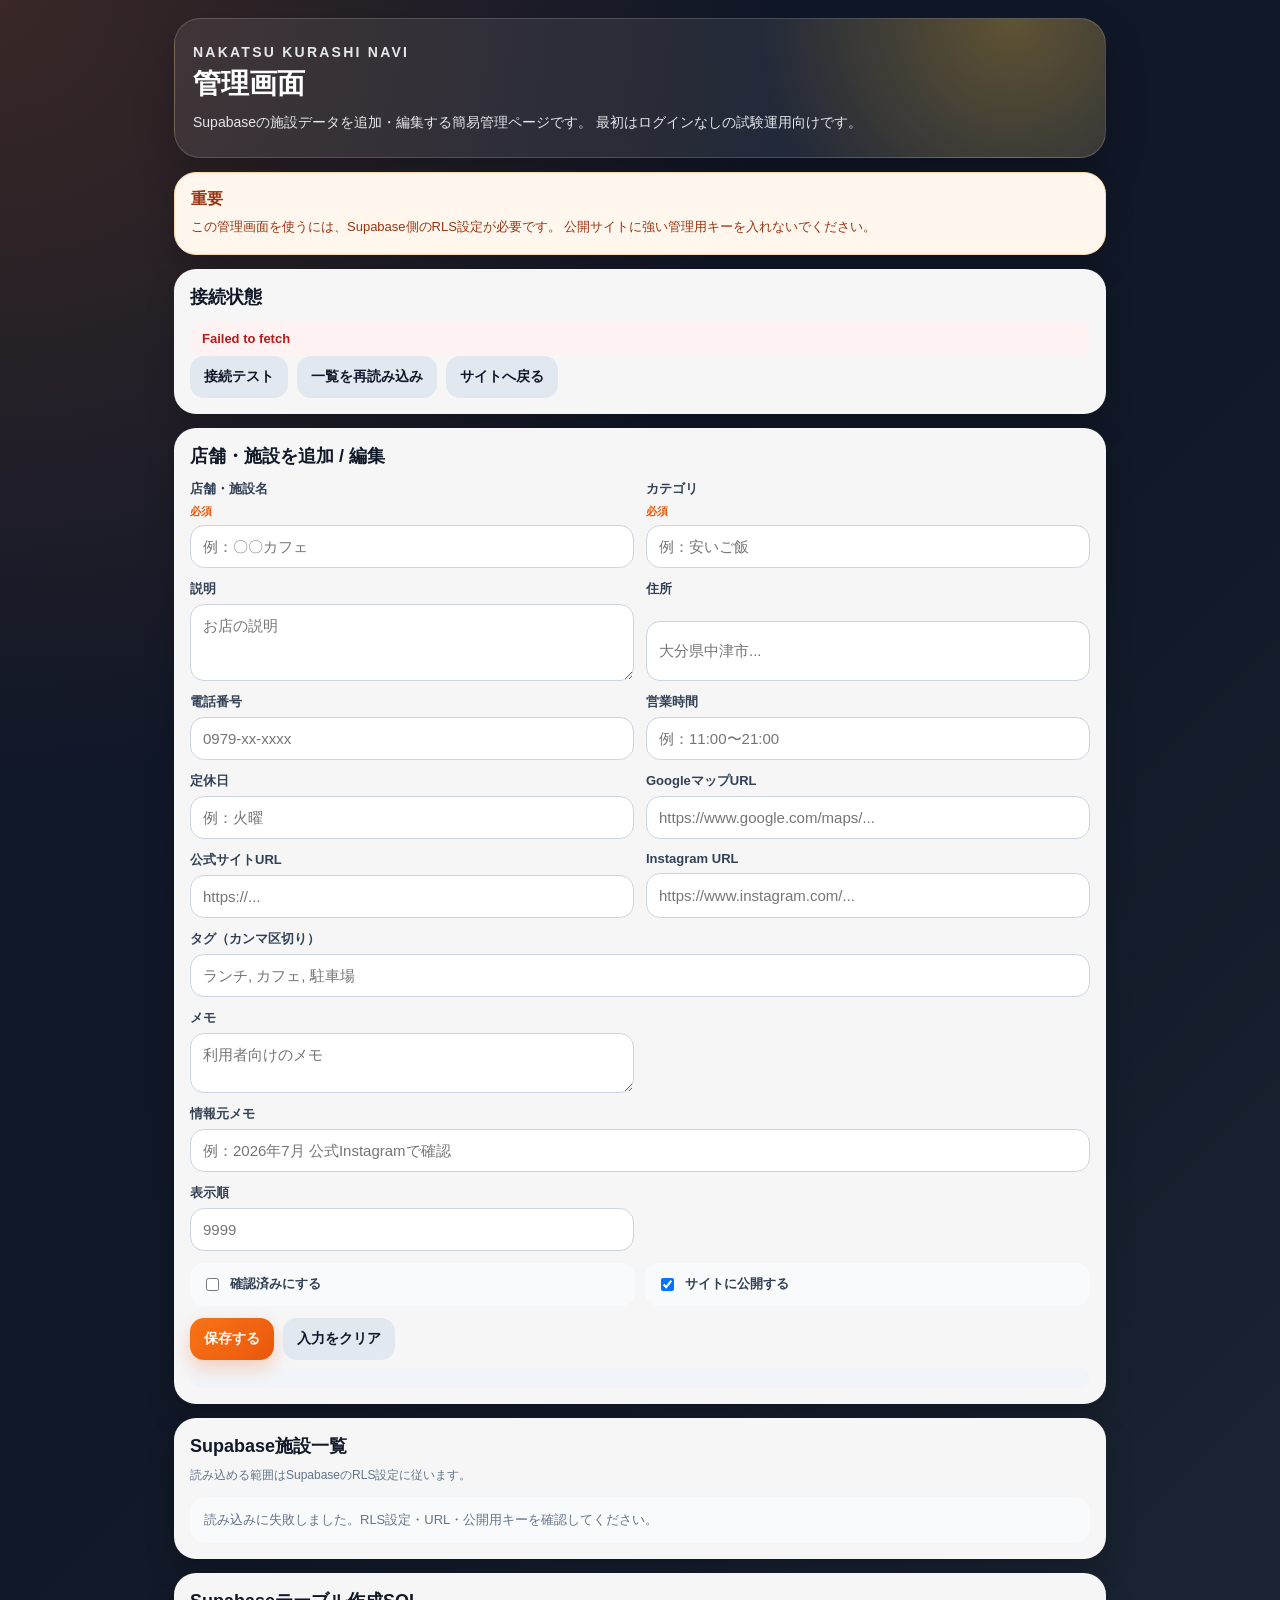
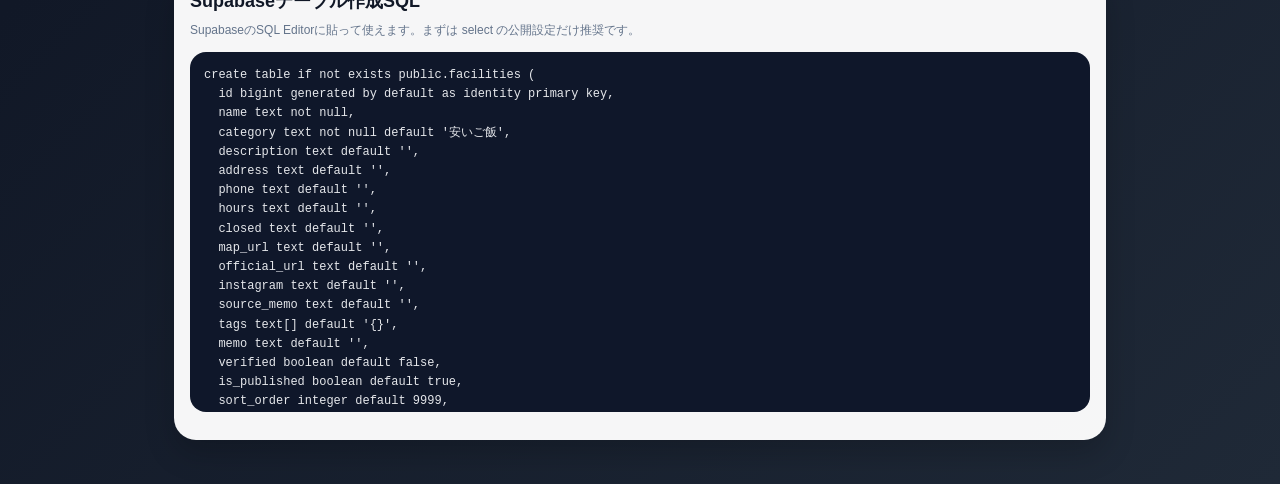
==== admin.html @ 0b8485a2 "Update admin.html" ====
<!DOCTYPE html>
<html lang="ja">
<head>
<meta charset="UTF-8">
<meta name="viewport" content="width=device-width, initial-scale=1.0">
<title>中津くらしナビ 管理画面</title>
<meta name="robots" content="noindex,nofollow">
<link rel="stylesheet" href="admin.css?v=1">
</head>
<body>

<main class="admin-app">
  <header class="admin-header">
    <p class="admin-kicker">NAKATSU KURASHI NAVI</p>
    <h1>管理画面</h1>
    <p>
      Supabaseの施設データを追加・編集する簡易管理ページです。
      最初はログインなしの試験運用向けです。
    </p>
  </header>

  <section class="admin-warning">
    <strong>重要</strong>
    <p>
      この管理画面を使うには、Supabase側のRLS設定が必要です。
      公開サイトに強い管理用キーを入れないでください。
    </p>
  </section>

  <section class="admin-card">
    <h2>接続状態</h2>
    <p id="connectionStatus" class="status">確認中...</p>
    <div class="admin-actions">
      <button type="button" id="testConnectionBtn">接続テスト</button>
      <button type="button" id="reloadBtn">一覧を再読み込み</button>
      <a href="index.html" class="link-btn">サイトへ戻る</a>
    </div>
  </section>

  <section class="admin-card">
    <h2>店舗・施設を追加 / 編集</h2>

    <form id="facilityForm" class="facility-form">
      <input type="hidden" id="dbId">

      <label>
        店舗・施設名 <span>必須</span>
        <input type="text" id="name" required placeholder="例：〇〇カフェ">
      </label>

      <label>
        カテゴリ <span>必須</span>
        <input type="text" id="category" required list="categoryList" placeholder="例：安いご飯">
      </label>

      <datalist id="categoryList">
        <option value="市役所・手続き">
        <option value="病院・歯医者">
        <option value="薬局">
        <option value="ATM・銀行">
        <option value="コインランドリー">
        <option value="安いご飯">
        <option value="弁当・惣菜">
        <option value="雨の日に行ける場所">
        <option value="釣り場">
        <option value="困った時の相談先">
        <option value="居酒屋">
        <option value="カフェ">
        <option value="ラーメン">
        <option value="焼肉・寿司">
        <option value="ホテル">
        <option value="美容">
        <option value="車・整備">
      </datalist>

      <label>
        説明
        <textarea id="description" rows="3" placeholder="お店の説明"></textarea>
      </label>

      <label>
        住所
        <input type="text" id="address" placeholder="大分県中津市...">
      </label>

      <label>
        電話番号
        <input type="text" id="phone" placeholder="0979-xx-xxxx">
      </label>

      <label>
        営業時間
        <input type="text" id="hours" placeholder="例：11:00〜21:00">
      </label>

      <label>
        定休日
        <input type="text" id="closed" placeholder="例：火曜">
      </label>

      <label>
        GoogleマップURL
        <input type="url" id="mapUrl" placeholder="https://www.google.com/maps/...">
      </label>

      <label>
        公式サイトURL
        <input type="url" id="officialUrl" placeholder="https://...">
      </label>

      <label>
        Instagram URL
        <input type="url" id="instagram" placeholder="https://www.instagram.com/...">
      </label>

      <label>
        タグ（カンマ区切り）
        <input type="text" id="tags" placeholder="ランチ, カフェ, 駐車場">
      </label>

      <label>
        メモ
        <textarea id="memo" rows="2" placeholder="利用者向けのメモ"></textarea>
      </label>

      <label>
        情報元メモ
        <input type="text" id="sourceMemo" placeholder="例：2026年7月 公式Instagramで確認">
      </label>

      <label>
        表示順
        <input type="number" id="sortOrder" placeholder="9999">
      </label>

      <div class="check-row">
        <label>
          <input type="checkbox" id="verified">
          確認済みにする
        </label>

        <label>
          <input type="checkbox" id="isPublished" checked>
          サイトに公開する
        </label>
      </div>

      <div class="admin-actions">
        <button type="submit" class="primary-btn">保存する</button>
        <button type="button" id="clearBtn">入力をクリア</button>
      </div>
    </form>

    <p id="saveStatus" class="status"></p>
  </section>

  <section class="admin-card">
    <h2>Supabase施設一覧</h2>
    <p class="small">
      読み込める範囲はSupabaseのRLS設定に従います。
    </p>
    <div id="facilityList" class="facility-list"></div>
  </section>

  <section class="admin-card">
    <h2>Supabaseテーブル作成SQL</h2>
    <p class="small">
      SupabaseのSQL Editorに貼って使えます。まずは select の公開設定だけ推奨です。
    </p>

    <pre class="sql-box"><code>create table if not exists public.facilities (
  id bigint generated by default as identity primary key,
  name text not null,
  category text not null default '安いご飯',
  description text default '',
  address text default '',
  phone text default '',
  hours text default '',
  closed text default '',
  map_url text default '',
  official_url text default '',
  instagram text default '',
  source_memo text default '',
  tags text[] default '{}',
  memo text default '',
  verified boolean default false,
  is_published boolean default true,
  sort_order integer default 9999,
  created_at timestamptz default now(),
  updated_at timestamptz default now()
);

alter table public.facilities enable row level security;

create policy "Public can read published facilities"
on public.facilities
for select
to anon
using (is_published = true);</code></pre>
  </section>
</main>

<script src="supabase-config.js?v=1"></script>
<script src="admin.js?v=4"></script>
</body>
</html>
---- admin.css ----
/* ============================================================
   中津くらしナビ 管理画面CSS
   ファイル名：admin.css
   ============================================================ */

* {
  box-sizing: border-box;
}

body {
  margin: 0;
  background:
    radial-gradient(circle at top left, rgba(249, 115, 22, 0.18), transparent 32%),
    linear-gradient(135deg, #0f172a 0%, #111827 48%, #1f2937 100%);
  color: #111827;
  font-family: -apple-system, BlinkMacSystemFont, "Hiragino Sans", "Yu Gothic", sans-serif;
}

.admin-app {
  width: min(960px, 100%);
  margin: 0 auto;
  padding: 18px 14px 44px;
}

.admin-header {
  padding: 22px 18px;
  border-radius: 26px;
  color: #fff;
  background:
    radial-gradient(circle at 90% 0%, rgba(251, 191, 36, 0.28), transparent 30%),
    rgba(255, 255, 255, 0.08);
  border: 1px solid rgba(255, 255, 255, 0.16);
  box-shadow: 0 18px 40px rgba(0, 0, 0, 0.24);
}

.admin-kicker {
  margin: 0 0 8px;
  font-size: 11px;
  font-weight: 900;
  letter-spacing: 0.16em;
  color: #fed7aa;
}

.admin-header h1 {
  margin: 0 0 8px;
  font-size: 28px;
}

.admin-header p {
  margin: 0;
  color: #e5e7eb;
  line-height: 1.7;
  font-size: 14px;
}

.admin-warning,
.admin-card {
  margin-top: 14px;
  padding: 16px;
  border-radius: 22px;
  background: rgba(255, 255, 255, 0.96);
  box-shadow: 0 14px 30px rgba(0, 0, 0, 0.18);
}

.admin-warning {
  background: #fff7ed;
  color: #9a3412;
  border: 1px solid #fed7aa;
}

.admin-warning p {
  margin: 6px 0 0;
  line-height: 1.7;
  font-size: 13px;
}

.admin-card h2 {
  margin: 0 0 12px;
  font-size: 18px;
}

.small {
  margin: -4px 0 12px;
  color: #64748b;
  font-size: 12px;
  line-height: 1.6;
}

.facility-form {
  display: grid;
  gap: 12px;
}

.facility-form label {
  display: grid;
  gap: 6px;
  font-size: 13px;
  font-weight: 800;
  color: #334155;
}

.facility-form label span {
  color: #ea580c;
  font-size: 11px;
}

input,
textarea {
  width: 100%;
  padding: 12px;
  border: 1px solid #cbd5e1;
  border-radius: 14px;
  font-size: 15px;
  background: #fff;
}

textarea {
  resize: vertical;
}

input:focus,
textarea:focus {
  outline: 3px solid rgba(249, 115, 22, 0.18);
  border-color: #f97316;
}

.check-row {
  display: grid;
  grid-template-columns: 1fr 1fr;
  gap: 10px;
}

.check-row label {
  display: flex;
  align-items: center;
  gap: 8px;
  padding: 12px;
  border-radius: 14px;
  background: #f8fafc;
}

.check-row input {
  width: auto;
}

.admin-actions {
  display: flex;
  flex-wrap: wrap;
  gap: 9px;
}

button,
.link-btn {
  border: none;
  padding: 12px 14px;
  border-radius: 14px;
  background: #e2e8f0;
  color: #0f172a;
  font-size: 14px;
  font-weight: 900;
  text-decoration: none;
  cursor: pointer;
}

.primary-btn {
  background: linear-gradient(135deg, #f97316 0%, #ea580c 100%);
  color: #fff;
  box-shadow: 0 8px 18px rgba(234, 88, 12, 0.25);
}

.status {
  margin: 8px 0 0;
  padding: 10px 12px;
  border-radius: 14px;
  background: #f1f5f9;
  color: #475569;
  font-size: 13px;
  font-weight: 800;
}

.status[data-type="success"] {
  background: #ecfdf5;
  color: #047857;
}

.status[data-type="error"] {
  background: #fef2f2;
  color: #b91c1c;
}

.facility-list {
  display: grid;
  gap: 10px;
}

.facility-item {
  display: flex;
  justify-content: space-between;
  gap: 10px;
  padding: 12px;
  border-radius: 16px;
  background: #f8fafc;
  border: 1px solid #e2e8f0;
}

.facility-item strong {
  display: block;
  font-size: 15px;
  margin-bottom: 4px;
}

.facility-item p,
.facility-item small {
  margin: 0;
  color: #64748b;
  font-size: 12px;
}

.facility-item button {
  flex: none;
  align-self: center;
}

.empty {
  margin: 0;
  padding: 14px;
  border-radius: 16px;
  background: #f8fafc;
  color: #64748b;
  font-size: 13px;
}

.sql-box {
  overflow: auto;
  max-height: 360px;
  padding: 14px;
  border-radius: 16px;
  background: #0f172a;
  color: #e5e7eb;
  font-size: 12px;
  line-height: 1.6;
}

@media (min-width: 760px) {
  .facility-form {
    grid-template-columns: 1fr 1fr;
  }

  .facility-form label:nth-child(4),
  .facility-form label:nth-child(13),
  .facility-form label:nth-child(15),
  .check-row,
  .admin-actions,
  #saveStatus {
    grid-column: 1 / -1;
  }
}

@media (max-width: 420px) {
  .check-row {
    grid-template-columns: 1fr;
  }

  .admin-actions {
    flex-direction: column;
  }

  button,
  .link-btn {
    width: 100%;
    text-align: center;
  }
}
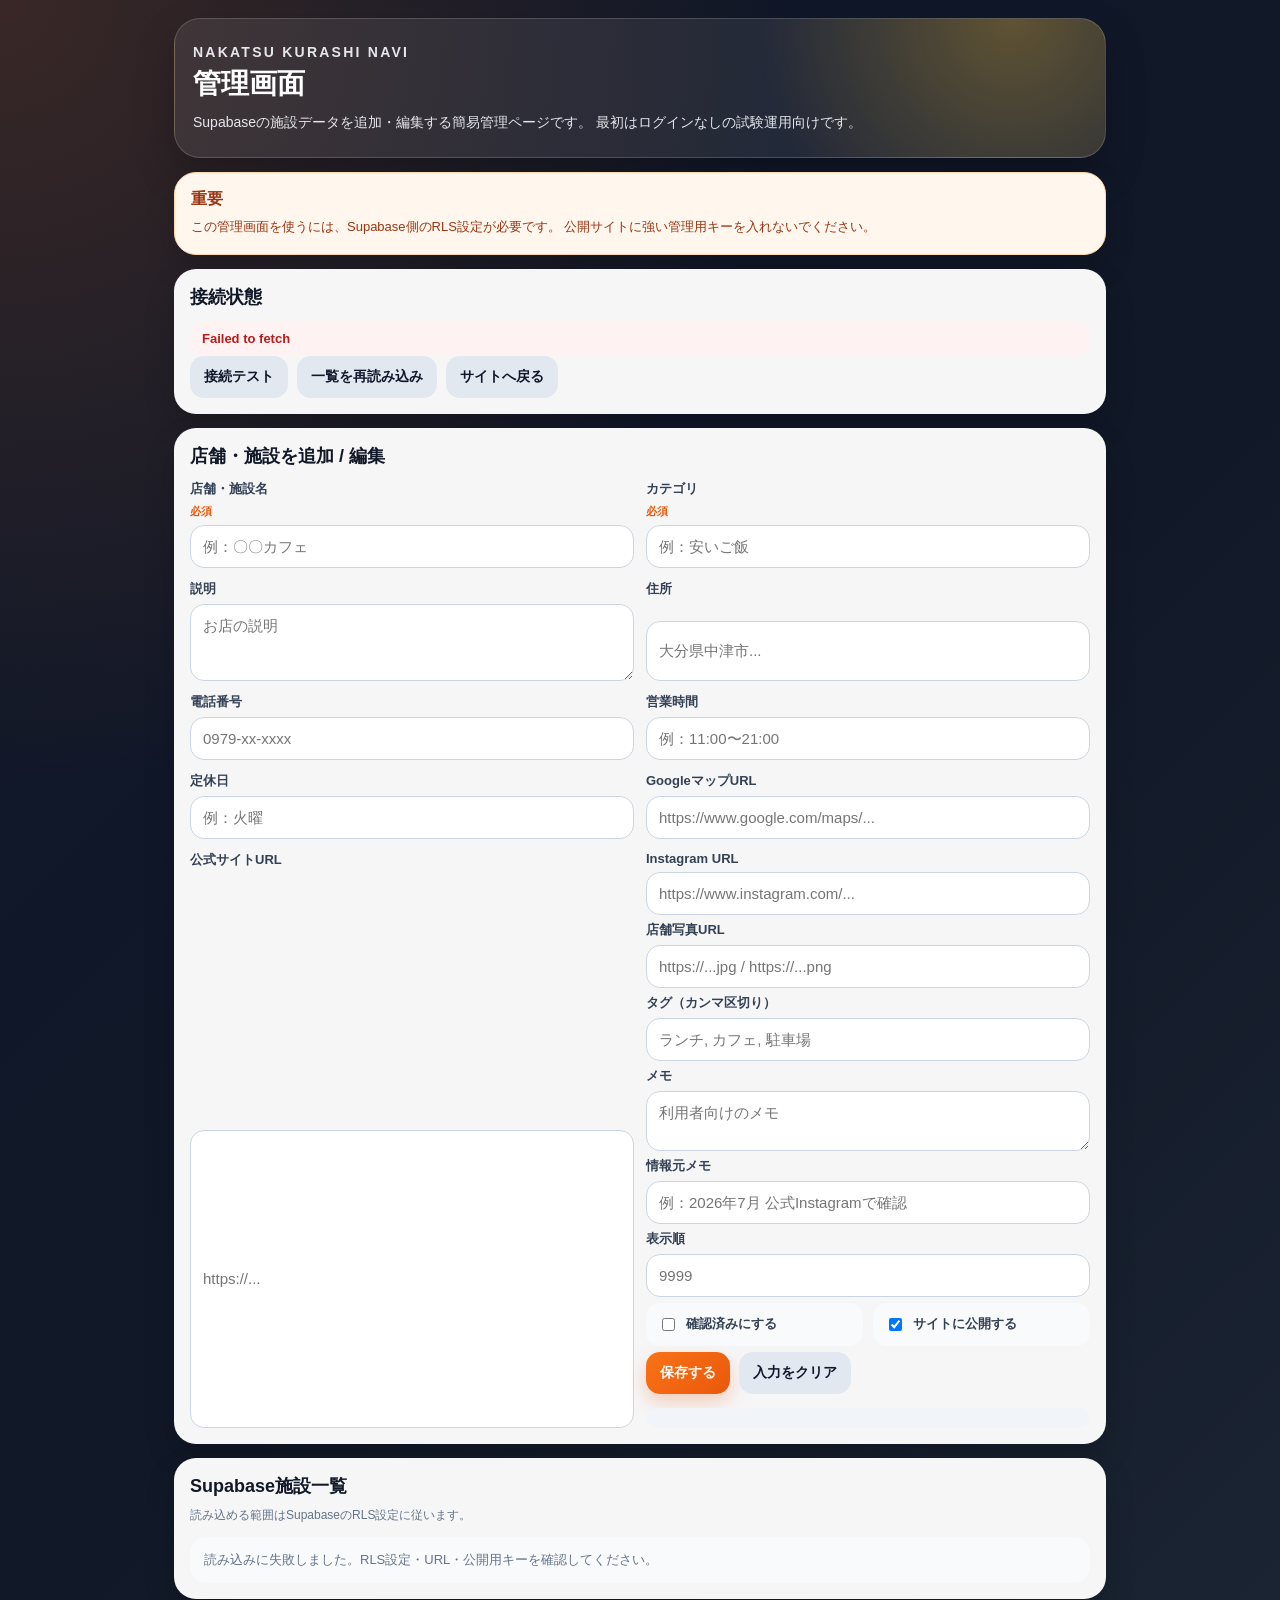
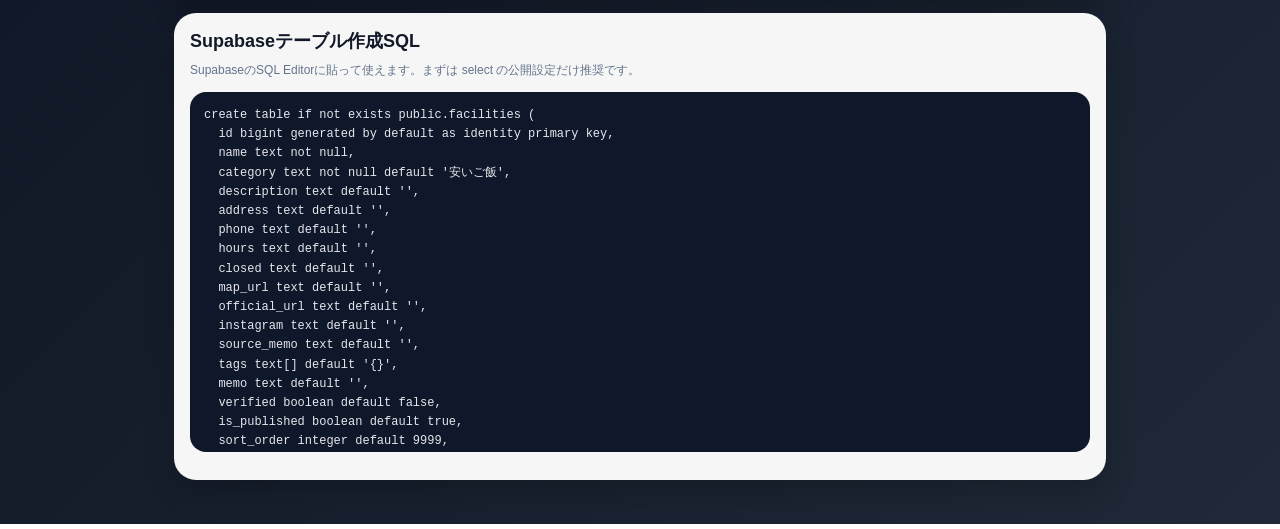
==== commit b60bdd13: "Update admin.html" ====
--- a/admin.html
+++ b/admin.html
@@ -111,6 +111,9 @@
       <label>
         Instagram URL
         <input type="url" id="instagram" placeholder="https://www.instagram.com/...">
+            <label>
+        店舗写真URL
+        <input type="url" id="imageUrl" placeholder="https://...jpg / https://...png">
       </label>
 
       <label>
@@ -200,7 +203,7 @@
   </section>
 </main>
 
-<script src="supabase-config.js?v=1"></script>
-<script src="admin.js?v=4"></script>
+<script src="supabase-config.js?v=2"></script>
+<script src="admin.js?v=5"></script>
 </body>
 </html>
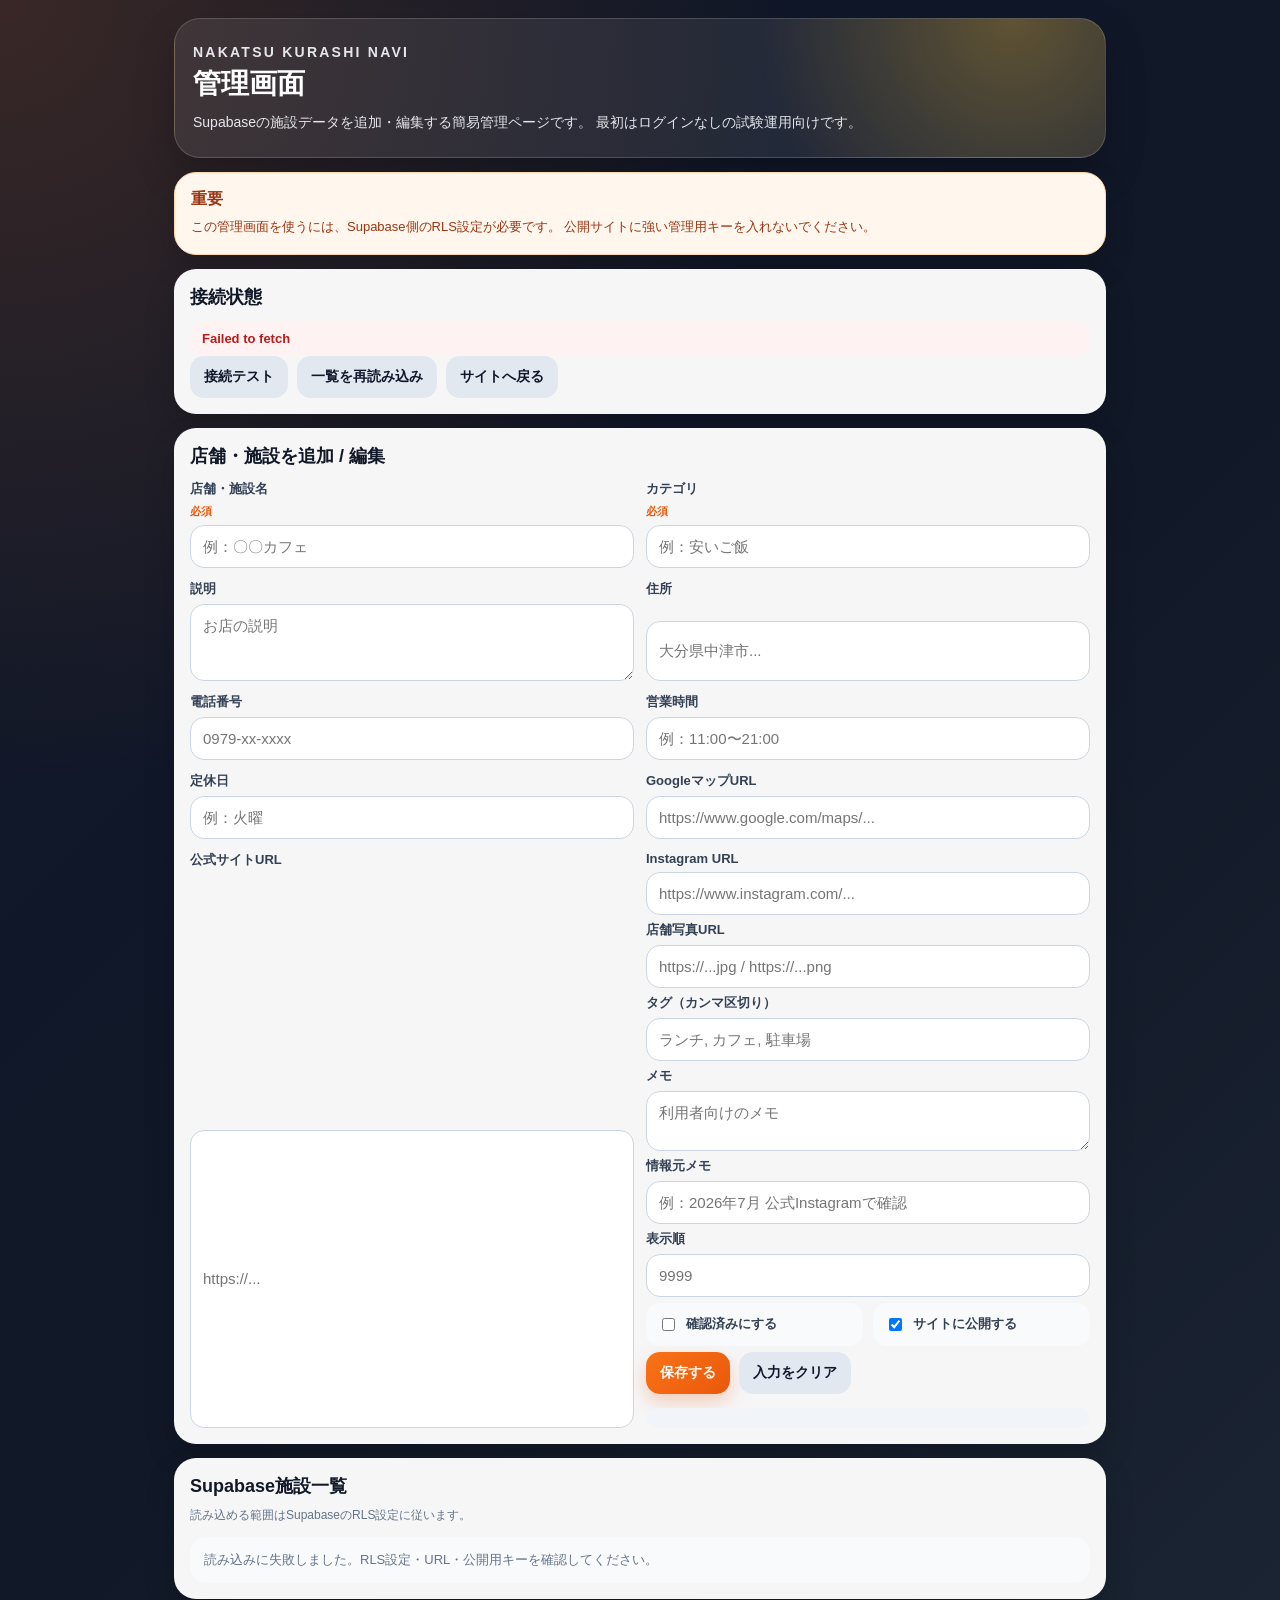
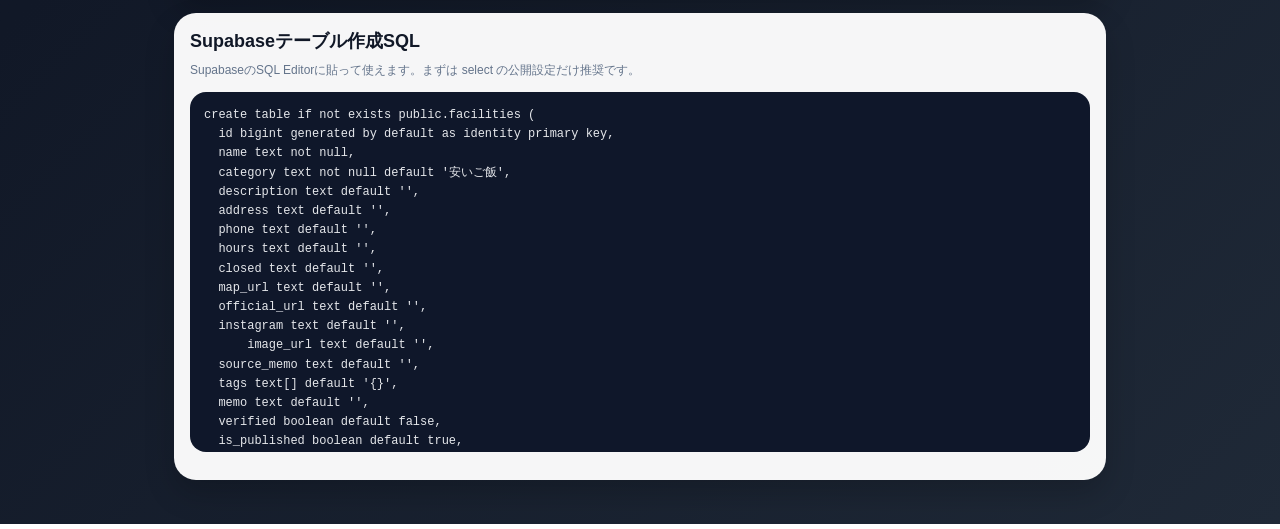
==== commit 2184efc0: "Update admin.html" ====
--- a/admin.html
+++ b/admin.html
@@ -183,6 +183,7 @@
   map_url text default '',
   official_url text default '',
   instagram text default '',
+      image_url text default '',
   source_memo text default '',
   tags text[] default '{}',
   memo text default '',
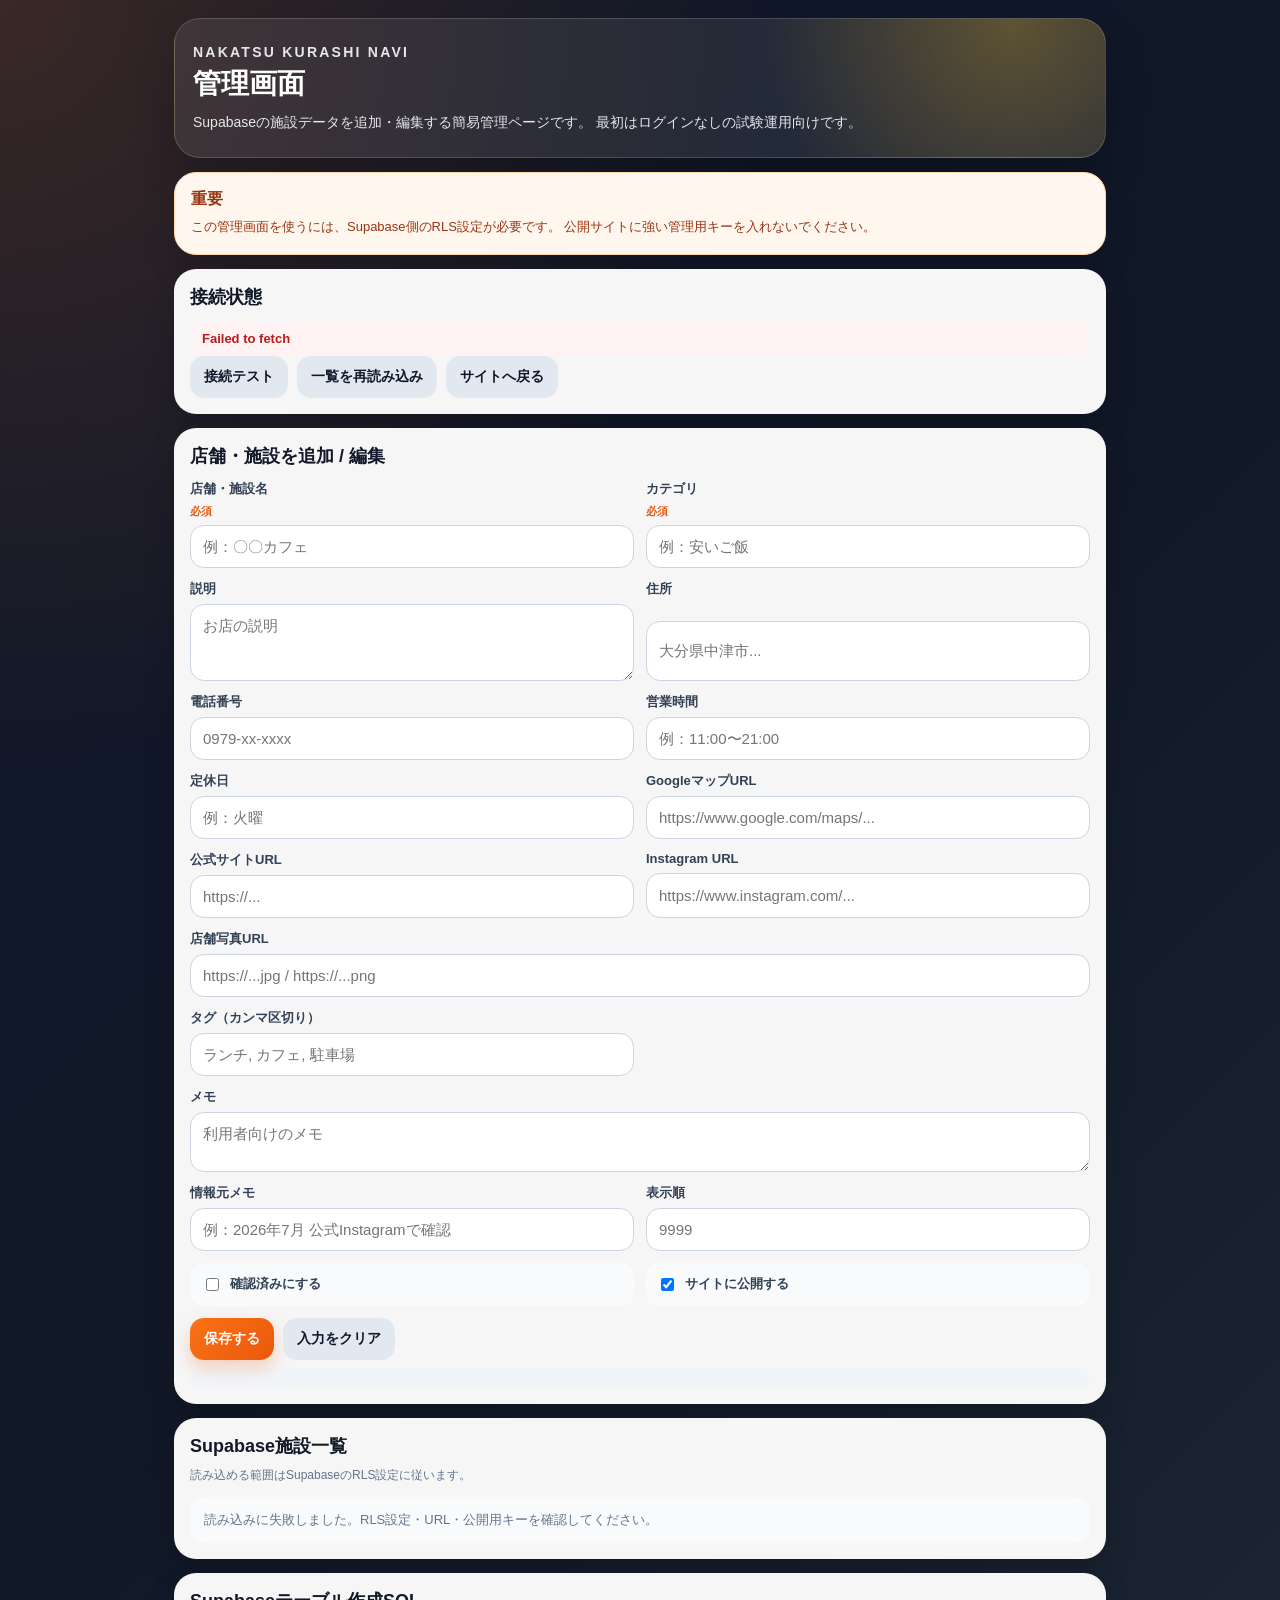
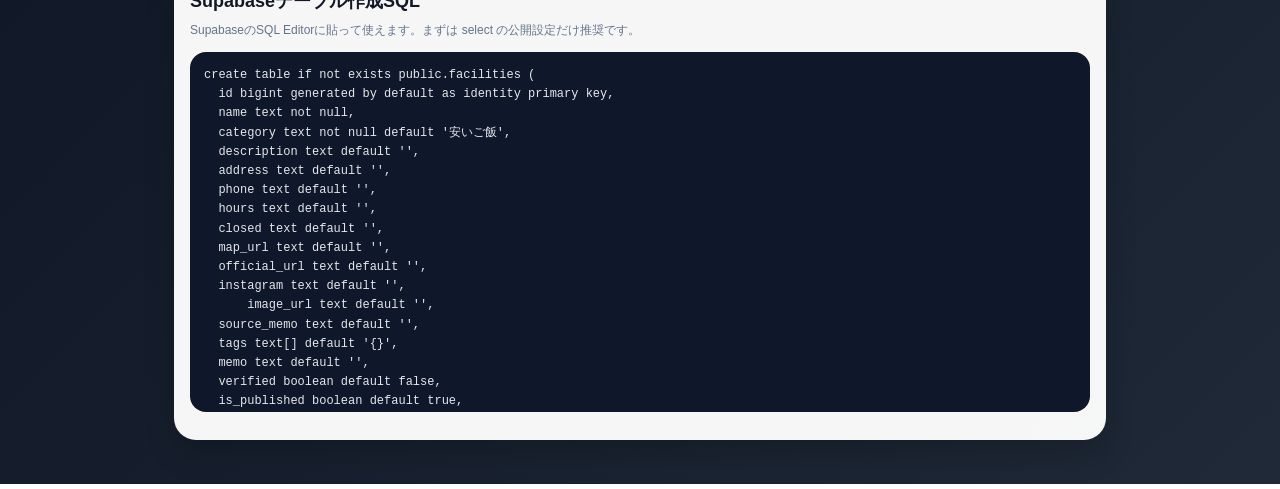
==== commit 20f7e00d: "Update admin.html" ====
--- a/admin.html
+++ b/admin.html
@@ -108,10 +108,12 @@
         <input type="url" id="officialUrl" placeholder="https://...">
       </label>
 
-      <label>
+            <label>
         Instagram URL
         <input type="url" id="instagram" placeholder="https://www.instagram.com/...">
-            <label>
+      </label>
+
+      <label>
         店舗写真URL
         <input type="url" id="imageUrl" placeholder="https://...jpg / https://...png">
       </label>
@@ -204,7 +206,7 @@
   </section>
 </main>
 
-<script src="supabase-config.js?v=2"></script>
-<script src="admin.js?v=5"></script>
+<script src="supabase-config.js?v=3"></script>
+<script src="admin.js?v=6"></script>
 </body>
 </html>
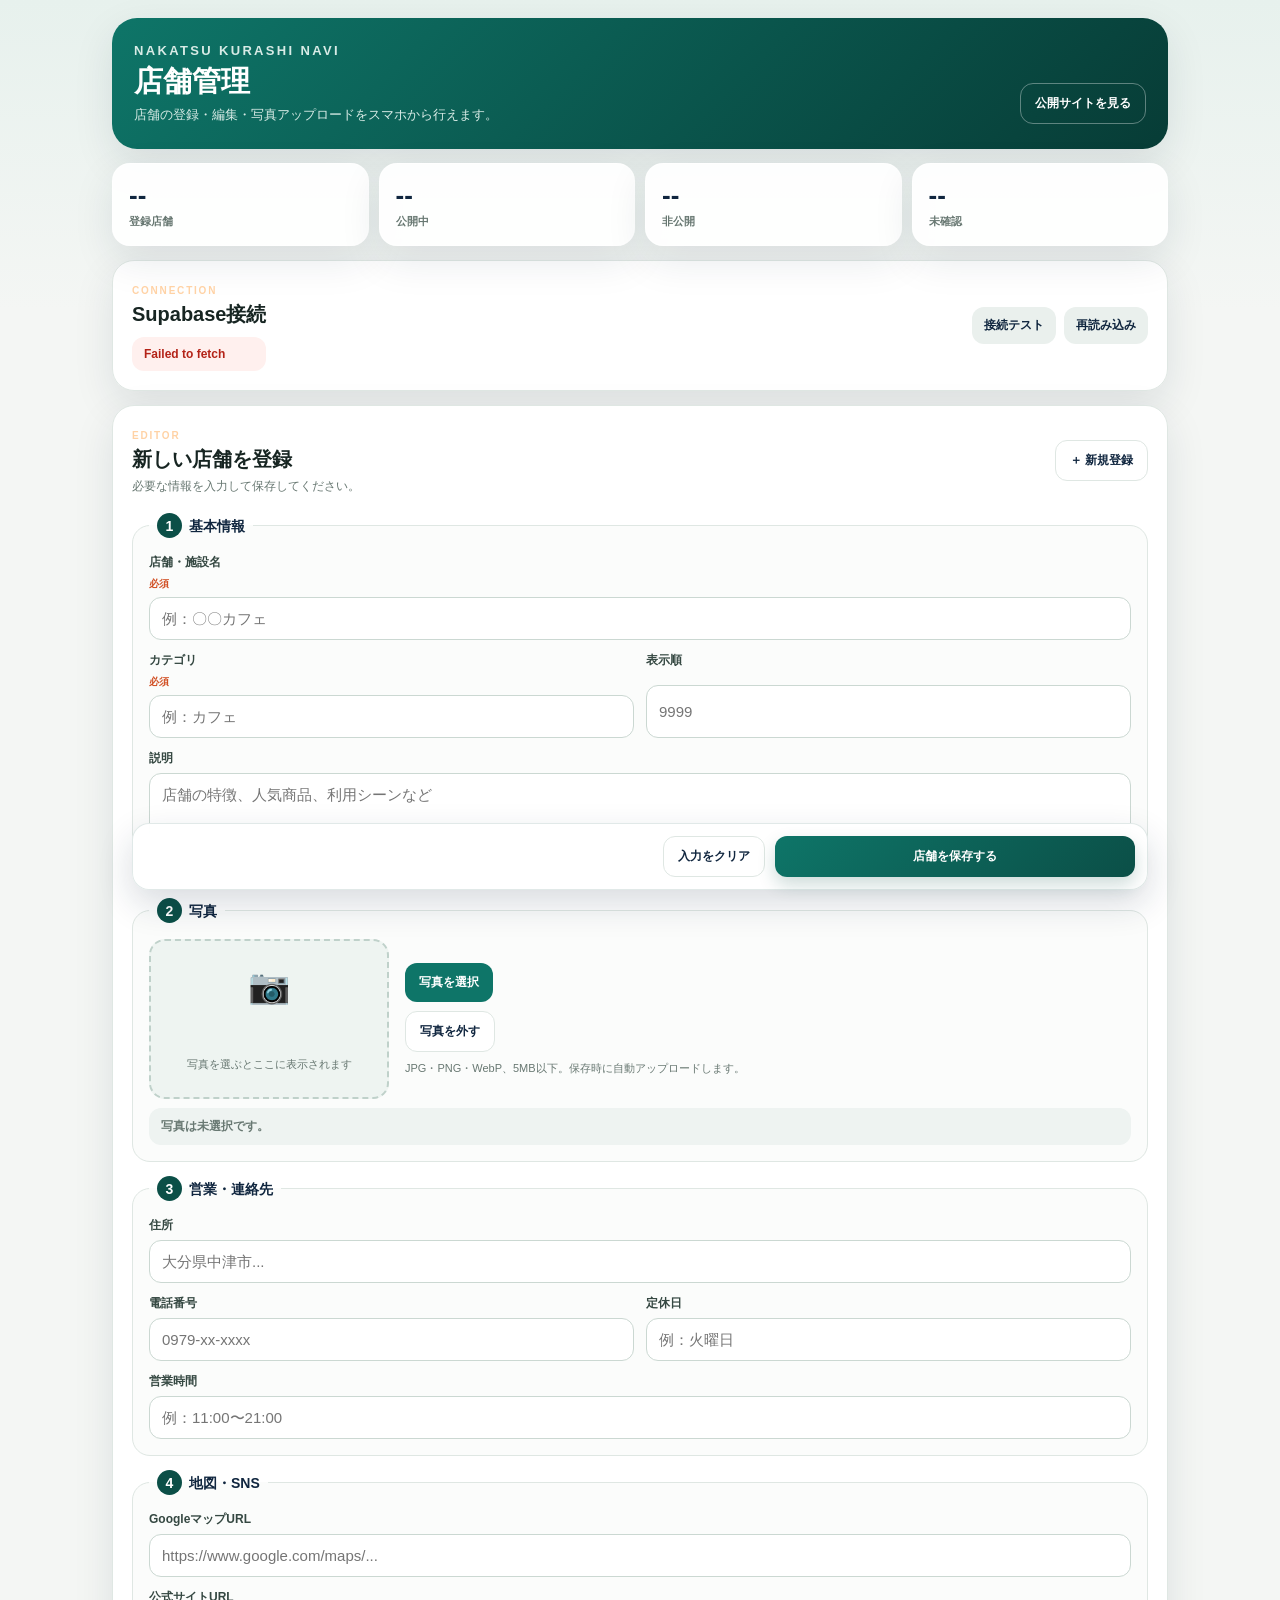
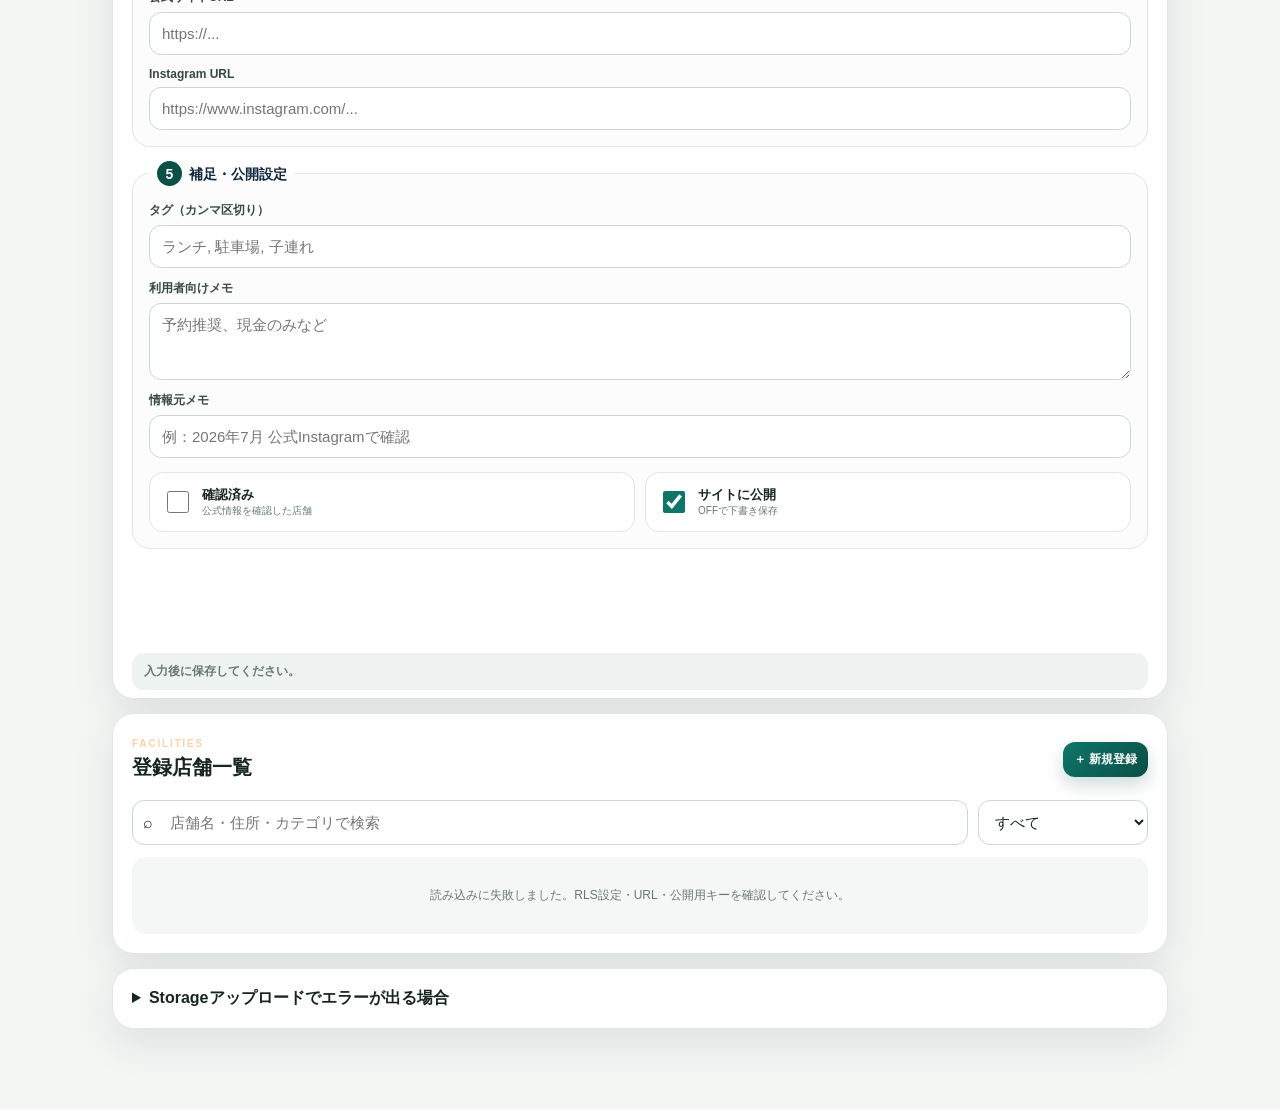
==== commit e5502017: "Add files via upload" ====
--- a/admin.html
+++ b/admin.html
@@ -3,210 +3,215 @@
 <head>
 <meta charset="UTF-8">
 <meta name="viewport" content="width=device-width, initial-scale=1.0">
-<title>中津くらしナビ 管理画面</title>
+<title>中津くらしナビ 店舗管理</title>
 <meta name="robots" content="noindex,nofollow">
-<link rel="stylesheet" href="admin.css?v=1">
+<meta name="theme-color" content="#0b4f47">
+<link rel="stylesheet" href="admin.css?v=2">
 </head>
 <body>
-
 <main class="admin-app">
   <header class="admin-header">
-    <p class="admin-kicker">NAKATSU KURASHI NAVI</p>
-    <h1>管理画面</h1>
-    <p>
-      Supabaseの施設データを追加・編集する簡易管理ページです。
-      最初はログインなしの試験運用向けです。
-    </p>
+    <div>
+      <p class="admin-kicker">NAKATSU KURASHI NAVI</p>
+      <h1>店舗管理</h1>
+      <p>店舗の登録・編集・写真アップロードをスマホから行えます。</p>
+    </div>
+    <a href="index.html" class="site-link">公開サイトを見る</a>
   </header>
 
-  <section class="admin-warning">
-    <strong>重要</strong>
-    <p>
-      この管理画面を使うには、Supabase側のRLS設定が必要です。
-      公開サイトに強い管理用キーを入れないでください。
-    </p>
-  </section>
-
-  <section class="admin-card">
-    <h2>接続状態</h2>
-    <p id="connectionStatus" class="status">確認中...</p>
-    <div class="admin-actions">
+  <section class="summary-grid" aria-label="登録状況">
+    <article><strong id="totalCount">--</strong><span>登録店舗</span></article>
+    <article><strong id="publishedCount">--</strong><span>公開中</span></article>
+    <article><strong id="hiddenCount">--</strong><span>非公開</span></article>
+    <article><strong id="unverifiedCount">--</strong><span>未確認</span></article>
+  </section>
+
+  <section class="admin-card connection-card">
+    <div>
+      <span class="section-label">CONNECTION</span>
+      <h2>Supabase接続</h2>
+      <p id="connectionStatus" class="status">確認中...</p>
+    </div>
+    <div class="admin-actions compact">
       <button type="button" id="testConnectionBtn">接続テスト</button>
-      <button type="button" id="reloadBtn">一覧を再読み込み</button>
-      <a href="index.html" class="link-btn">サイトへ戻る</a>
-    </div>
-  </section>
-
-  <section class="admin-card">
-    <h2>店舗・施設を追加 / 編集</h2>
+      <button type="button" id="reloadBtn">再読み込み</button>
+    </div>
+  </section>
+
+  <section class="admin-card form-card" id="editSection">
+    <div class="card-heading">
+      <div>
+        <span class="section-label">EDITOR</span>
+        <h2 id="formTitle">新しい店舗を登録</h2>
+        <p id="editModeText">必要な情報を入力して保存してください。</p>
+      </div>
+      <button type="button" id="newBtn" class="outline-btn">＋ 新規登録</button>
+    </div>
 
     <form id="facilityForm" class="facility-form">
       <input type="hidden" id="dbId">
-
-      <label>
-        店舗・施設名 <span>必須</span>
-        <input type="text" id="name" required placeholder="例：〇〇カフェ">
+      <input type="hidden" id="imageUrl">
+
+      <fieldset>
+        <legend><span>1</span>基本情報</legend>
+        <div class="form-grid">
+          <label class="full">
+            店舗・施設名 <em>必須</em>
+            <input type="text" id="name" required placeholder="例：〇〇カフェ">
+          </label>
+
+          <label>
+            カテゴリ <em>必須</em>
+            <input type="text" id="category" required list="categoryList" placeholder="例：カフェ">
+          </label>
+
+          <label>
+            表示順
+            <input type="number" id="sortOrder" inputmode="numeric" placeholder="9999">
+          </label>
+
+          <label class="full">
+            説明
+            <textarea id="description" rows="4" placeholder="店舗の特徴、人気商品、利用シーンなど"></textarea>
+          </label>
+        </div>
+      </fieldset>
+
+      <datalist id="categoryList">
+        <option value="市役所・手続き"><option value="病院・歯医者">
+        <option value="薬局"><option value="ATM・銀行">
+        <option value="コインランドリー"><option value="安いご飯">
+        <option value="弁当・惣菜"><option value="雨の日に行ける場所">
+        <option value="釣り場"><option value="困った時の相談先">
+        <option value="居酒屋"><option value="カフェ"><option value="ラーメン">
+        <option value="焼肉・寿司"><option value="ホテル"><option value="美容">
+        <option value="車・整備"><option value="観光"><option value="スーパー">
+      </datalist>
+
+      <fieldset>
+        <legend><span>2</span>写真</legend>
+        <div class="photo-uploader">
+          <div class="photo-preview" id="photoPreview">
+            <span>📷</span>
+            <p>写真を選ぶとここに表示されます</p>
+          </div>
+          <div class="photo-controls">
+            <label class="file-button">
+              写真を選択
+              <input type="file" id="photoFile" accept="image/jpeg,image/png,image/webp" hidden>
+            </label>
+            <button type="button" id="removePhotoBtn" class="outline-btn">写真を外す</button>
+            <small>JPG・PNG・WebP、5MB以下。保存時に自動アップロードします。</small>
+          </div>
+        </div>
+        <p id="uploadStatus" class="status muted">写真は未選択です。</p>
+      </fieldset>
+
+      <fieldset>
+        <legend><span>3</span>営業・連絡先</legend>
+        <div class="form-grid">
+          <label class="full">
+            住所
+            <input type="text" id="address" placeholder="大分県中津市...">
+          </label>
+          <label>
+            電話番号
+            <input type="tel" id="phone" inputmode="tel" placeholder="0979-xx-xxxx">
+          </label>
+          <label>
+            定休日
+            <input type="text" id="closed" placeholder="例：火曜日">
+          </label>
+          <label class="full">
+            営業時間
+            <input type="text" id="hours" placeholder="例：11:00〜21:00">
+          </label>
+        </div>
+      </fieldset>
+
+      <fieldset>
+        <legend><span>4</span>地図・SNS</legend>
+        <div class="form-grid">
+          <label class="full">
+            GoogleマップURL
+            <input type="url" id="mapUrl" placeholder="https://www.google.com/maps/...">
+          </label>
+          <label class="full">
+            公式サイトURL
+            <input type="url" id="officialUrl" placeholder="https://...">
+          </label>
+          <label class="full">
+            Instagram URL
+            <input type="url" id="instagram" placeholder="https://www.instagram.com/...">
+          </label>
+        </div>
+      </fieldset>
+
+      <fieldset>
+        <legend><span>5</span>補足・公開設定</legend>
+        <div class="form-grid">
+          <label class="full">
+            タグ（カンマ区切り）
+            <input type="text" id="tags" placeholder="ランチ, 駐車場, 子連れ">
+          </label>
+          <label class="full">
+            利用者向けメモ
+            <textarea id="memo" rows="3" placeholder="予約推奨、現金のみなど"></textarea>
+          </label>
+          <label class="full">
+            情報元メモ
+            <input type="text" id="sourceMemo" placeholder="例：2026年7月 公式Instagramで確認">
+          </label>
+        </div>
+
+        <div class="check-row">
+          <label><input type="checkbox" id="verified"><span><strong>確認済み</strong><small>公式情報を確認した店舗</small></span></label>
+          <label><input type="checkbox" id="isPublished" checked><span><strong>サイトに公開</strong><small>OFFで下書き保存</small></span></label>
+        </div>
+      </fieldset>
+
+      <div class="sticky-save">
+        <button type="button" id="clearBtn" class="outline-btn">入力をクリア</button>
+        <button type="submit" id="saveBtn" class="primary-btn">店舗を保存する</button>
+      </div>
+      <p id="saveStatus" class="status muted">入力後に保存してください。</p>
+    </form>
+  </section>
+
+  <section class="admin-card">
+    <div class="card-heading list-heading">
+      <div>
+        <span class="section-label">FACILITIES</span>
+        <h2>登録店舗一覧</h2>
+      </div>
+      <button type="button" id="scrollToFormBtn" class="primary-btn small-btn">＋ 新規登録</button>
+    </div>
+
+    <div class="list-tools">
+      <label class="search-box">
+        <span>⌕</span>
+        <input type="search" id="facilitySearch" placeholder="店舗名・住所・カテゴリで検索">
       </label>
-
-      <label>
-        カテゴリ <span>必須</span>
-        <input type="text" id="category" required list="categoryList" placeholder="例：安いご飯">
-      </label>
-
-      <datalist id="categoryList">
-        <option value="市役所・手続き">
-        <option value="病院・歯医者">
-        <option value="薬局">
-        <option value="ATM・銀行">
-        <option value="コインランドリー">
-        <option value="安いご飯">
-        <option value="弁当・惣菜">
-        <option value="雨の日に行ける場所">
-        <option value="釣り場">
-        <option value="困った時の相談先">
-        <option value="居酒屋">
-        <option value="カフェ">
-        <option value="ラーメン">
-        <option value="焼肉・寿司">
-        <option value="ホテル">
-        <option value="美容">
-        <option value="車・整備">
-      </datalist>
-
-      <label>
-        説明
-        <textarea id="description" rows="3" placeholder="お店の説明"></textarea>
-      </label>
-
-      <label>
-        住所
-        <input type="text" id="address" placeholder="大分県中津市...">
-      </label>
-
-      <label>
-        電話番号
-        <input type="text" id="phone" placeholder="0979-xx-xxxx">
-      </label>
-
-      <label>
-        営業時間
-        <input type="text" id="hours" placeholder="例：11:00〜21:00">
-      </label>
-
-      <label>
-        定休日
-        <input type="text" id="closed" placeholder="例：火曜">
-      </label>
-
-      <label>
-        GoogleマップURL
-        <input type="url" id="mapUrl" placeholder="https://www.google.com/maps/...">
-      </label>
-
-      <label>
-        公式サイトURL
-        <input type="url" id="officialUrl" placeholder="https://...">
-      </label>
-
-            <label>
-        Instagram URL
-        <input type="url" id="instagram" placeholder="https://www.instagram.com/...">
-      </label>
-
-      <label>
-        店舗写真URL
-        <input type="url" id="imageUrl" placeholder="https://...jpg / https://...png">
-      </label>
-
-      <label>
-        タグ（カンマ区切り）
-        <input type="text" id="tags" placeholder="ランチ, カフェ, 駐車場">
-      </label>
-
-      <label>
-        メモ
-        <textarea id="memo" rows="2" placeholder="利用者向けのメモ"></textarea>
-      </label>
-
-      <label>
-        情報元メモ
-        <input type="text" id="sourceMemo" placeholder="例：2026年7月 公式Instagramで確認">
-      </label>
-
-      <label>
-        表示順
-        <input type="number" id="sortOrder" placeholder="9999">
-      </label>
-
-      <div class="check-row">
-        <label>
-          <input type="checkbox" id="verified">
-          確認済みにする
-        </label>
-
-        <label>
-          <input type="checkbox" id="isPublished" checked>
-          サイトに公開する
-        </label>
-      </div>
-
-      <div class="admin-actions">
-        <button type="submit" class="primary-btn">保存する</button>
-        <button type="button" id="clearBtn">入力をクリア</button>
-      </div>
-    </form>
-
-    <p id="saveStatus" class="status"></p>
-  </section>
-
-  <section class="admin-card">
-    <h2>Supabase施設一覧</h2>
-    <p class="small">
-      読み込める範囲はSupabaseのRLS設定に従います。
-    </p>
+      <select id="publishFilter" aria-label="公開状態で絞り込み">
+        <option value="all">すべて</option>
+        <option value="published">公開中</option>
+        <option value="hidden">非公開</option>
+        <option value="unverified">未確認</option>
+      </select>
+    </div>
+
+    <p id="listResultText" class="small"></p>
     <div id="facilityList" class="facility-list"></div>
   </section>
 
-  <section class="admin-card">
-    <h2>Supabaseテーブル作成SQL</h2>
-    <p class="small">
-      SupabaseのSQL Editorに貼って使えます。まずは select の公開設定だけ推奨です。
-    </p>
-
-    <pre class="sql-box"><code>create table if not exists public.facilities (
-  id bigint generated by default as identity primary key,
-  name text not null,
-  category text not null default '安いご飯',
-  description text default '',
-  address text default '',
-  phone text default '',
-  hours text default '',
-  closed text default '',
-  map_url text default '',
-  official_url text default '',
-  instagram text default '',
-      image_url text default '',
-  source_memo text default '',
-  tags text[] default '{}',
-  memo text default '',
-  verified boolean default false,
-  is_published boolean default true,
-  sort_order integer default 9999,
-  created_at timestamptz default now(),
-  updated_at timestamptz default now()
-);
-
-alter table public.facilities enable row level security;
-
-create policy "Public can read published facilities"
-on public.facilities
-for select
-to anon
-using (is_published = true);</code></pre>
-  </section>
+  <details class="admin-card setup-details">
+    <summary>Storageアップロードでエラーが出る場合</summary>
+    <p>SupabaseのStorage Policiesで、<code>shop-photos</code>へのINSERTを許可する必要があります。現状はログインなしの試験運用用です。本運用前に管理者ログインを追加してください。</p>
+  </details>
 </main>
 
+<div class="toast" id="toast"></div>
 <script src="supabase-config.js?v=3"></script>
-<script src="admin.js?v=6"></script>
+<script src="admin.js?v=7"></script>
 </body>
 </html>
--- a/admin.css
+++ b/admin.css
@@ -1,273 +1 @@
-/* ============================================================
-   中津くらしナビ 管理画面CSS
-   ファイル名：admin.css
-   ============================================================ */
-
-* {
-  box-sizing: border-box;
-}
-
-body {
-  margin: 0;
-  background:
-    radial-gradient(circle at top left, rgba(249, 115, 22, 0.18), transparent 32%),
-    linear-gradient(135deg, #0f172a 0%, #111827 48%, #1f2937 100%);
-  color: #111827;
-  font-family: -apple-system, BlinkMacSystemFont, "Hiragino Sans", "Yu Gothic", sans-serif;
-}
-
-.admin-app {
-  width: min(960px, 100%);
-  margin: 0 auto;
-  padding: 18px 14px 44px;
-}
-
-.admin-header {
-  padding: 22px 18px;
-  border-radius: 26px;
-  color: #fff;
-  background:
-    radial-gradient(circle at 90% 0%, rgba(251, 191, 36, 0.28), transparent 30%),
-    rgba(255, 255, 255, 0.08);
-  border: 1px solid rgba(255, 255, 255, 0.16);
-  box-shadow: 0 18px 40px rgba(0, 0, 0, 0.24);
-}
-
-.admin-kicker {
-  margin: 0 0 8px;
-  font-size: 11px;
-  font-weight: 900;
-  letter-spacing: 0.16em;
-  color: #fed7aa;
-}
-
-.admin-header h1 {
-  margin: 0 0 8px;
-  font-size: 28px;
-}
-
-.admin-header p {
-  margin: 0;
-  color: #e5e7eb;
-  line-height: 1.7;
-  font-size: 14px;
-}
-
-.admin-warning,
-.admin-card {
-  margin-top: 14px;
-  padding: 16px;
-  border-radius: 22px;
-  background: rgba(255, 255, 255, 0.96);
-  box-shadow: 0 14px 30px rgba(0, 0, 0, 0.18);
-}
-
-.admin-warning {
-  background: #fff7ed;
-  color: #9a3412;
-  border: 1px solid #fed7aa;
-}
-
-.admin-warning p {
-  margin: 6px 0 0;
-  line-height: 1.7;
-  font-size: 13px;
-}
-
-.admin-card h2 {
-  margin: 0 0 12px;
-  font-size: 18px;
-}
-
-.small {
-  margin: -4px 0 12px;
-  color: #64748b;
-  font-size: 12px;
-  line-height: 1.6;
-}
-
-.facility-form {
-  display: grid;
-  gap: 12px;
-}
-
-.facility-form label {
-  display: grid;
-  gap: 6px;
-  font-size: 13px;
-  font-weight: 800;
-  color: #334155;
-}
-
-.facility-form label span {
-  color: #ea580c;
-  font-size: 11px;
-}
-
-input,
-textarea {
-  width: 100%;
-  padding: 12px;
-  border: 1px solid #cbd5e1;
-  border-radius: 14px;
-  font-size: 15px;
-  background: #fff;
-}
-
-textarea {
-  resize: vertical;
-}
-
-input:focus,
-textarea:focus {
-  outline: 3px solid rgba(249, 115, 22, 0.18);
-  border-color: #f97316;
-}
-
-.check-row {
-  display: grid;
-  grid-template-columns: 1fr 1fr;
-  gap: 10px;
-}
-
-.check-row label {
-  display: flex;
-  align-items: center;
-  gap: 8px;
-  padding: 12px;
-  border-radius: 14px;
-  background: #f8fafc;
-}
-
-.check-row input {
-  width: auto;
-}
-
-.admin-actions {
-  display: flex;
-  flex-wrap: wrap;
-  gap: 9px;
-}
-
-button,
-.link-btn {
-  border: none;
-  padding: 12px 14px;
-  border-radius: 14px;
-  background: #e2e8f0;
-  color: #0f172a;
-  font-size: 14px;
-  font-weight: 900;
-  text-decoration: none;
-  cursor: pointer;
-}
-
-.primary-btn {
-  background: linear-gradient(135deg, #f97316 0%, #ea580c 100%);
-  color: #fff;
-  box-shadow: 0 8px 18px rgba(234, 88, 12, 0.25);
-}
-
-.status {
-  margin: 8px 0 0;
-  padding: 10px 12px;
-  border-radius: 14px;
-  background: #f1f5f9;
-  color: #475569;
-  font-size: 13px;
-  font-weight: 800;
-}
-
-.status[data-type="success"] {
-  background: #ecfdf5;
-  color: #047857;
-}
-
-.status[data-type="error"] {
-  background: #fef2f2;
-  color: #b91c1c;
-}
-
-.facility-list {
-  display: grid;
-  gap: 10px;
-}
-
-.facility-item {
-  display: flex;
-  justify-content: space-between;
-  gap: 10px;
-  padding: 12px;
-  border-radius: 16px;
-  background: #f8fafc;
-  border: 1px solid #e2e8f0;
-}
-
-.facility-item strong {
-  display: block;
-  font-size: 15px;
-  margin-bottom: 4px;
-}
-
-.facility-item p,
-.facility-item small {
-  margin: 0;
-  color: #64748b;
-  font-size: 12px;
-}
-
-.facility-item button {
-  flex: none;
-  align-self: center;
-}
-
-.empty {
-  margin: 0;
-  padding: 14px;
-  border-radius: 16px;
-  background: #f8fafc;
-  color: #64748b;
-  font-size: 13px;
-}
-
-.sql-box {
-  overflow: auto;
-  max-height: 360px;
-  padding: 14px;
-  border-radius: 16px;
-  background: #0f172a;
-  color: #e5e7eb;
-  font-size: 12px;
-  line-height: 1.6;
-}
-
-@media (min-width: 760px) {
-  .facility-form {
-    grid-template-columns: 1fr 1fr;
-  }
-
-  .facility-form label:nth-child(4),
-  .facility-form label:nth-child(13),
-  .facility-form label:nth-child(15),
-  .check-row,
-  .admin-actions,
-  #saveStatus {
-    grid-column: 1 / -1;
-  }
-}
-
-@media (max-width: 420px) {
-  .check-row {
-    grid-template-columns: 1fr;
-  }
-
-  .admin-actions {
-    flex-direction: column;
-  }
-
-  button,
-  .link-btn {
-    width: 100%;
-    text-align: center;
-  }
-}
+*{box-sizing:border-box}:root{--green:#0b4f47;--green2:#0e7568;--navy:#10263f;--paper:#f3f6f4;--white:#fff;--line:#dfe7e3;--muted:#687872;--orange:#ee8a2d;--red:#b42318;--shadow:0 14px 40px rgba(16,38,63,.1)}body{margin:0;background:linear-gradient(180deg,#e7f1ed 0,#f4f6f4 310px);color:#172522;font-family:-apple-system,BlinkMacSystemFont,"Noto Sans JP","Hiragino Sans","Yu Gothic",sans-serif}.admin-app{width:min(1080px,100%);margin:auto;padding:18px 12px 80px}.admin-header{display:flex;align-items:flex-end;justify-content:space-between;gap:20px;padding:25px 22px;border-radius:25px;color:#fff;background:linear-gradient(135deg,#0e7568,#073c36);box-shadow:var(--shadow)}.admin-kicker,.section-label{margin:0;color:#ffd2a5;font-size:10px;font-weight:900;letter-spacing:.18em}.admin-header h1{margin:4px 0;font-size:29px}.admin-header p{margin:0;color:#d8ebe6;font-size:13px}.site-link{padding:11px 14px;border:1px solid rgba(255,255,255,.35);border-radius:13px;color:#fff;text-decoration:none;font-size:12px;font-weight:800;white-space:nowrap}.summary-grid{display:grid;grid-template-columns:repeat(4,1fr);gap:10px;margin-top:14px}.summary-grid article{padding:16px;border:1px solid rgba(255,255,255,.7);border-radius:18px;background:rgba(255,255,255,.92);box-shadow:var(--shadow)}.summary-grid strong{display:block;color:var(--navy);font-size:26px}.summary-grid span{color:var(--muted);font-size:11px;font-weight:700}.admin-card{margin-top:14px;padding:19px;border:1px solid var(--line);border-radius:22px;background:rgba(255,255,255,.98);box-shadow:var(--shadow)}.connection-card,.card-heading{display:flex;align-items:center;justify-content:space-between;gap:18px}.admin-card h2{margin:3px 0 5px;font-size:20px}.admin-card p{margin:0}.admin-actions{display:flex;flex-wrap:wrap;gap:8px}.admin-actions.compact button{padding:10px 12px}.form-card{padding-bottom:8px}.card-heading>div>p{color:var(--muted);font-size:12px}.facility-form{display:grid;gap:14px;margin-top:18px}fieldset{margin:0;padding:16px;border:1px solid var(--line);border-radius:18px;background:#fbfcfb}legend{padding:0 8px;color:var(--navy);font-size:14px;font-weight:900}legend span{display:inline-grid;width:25px;height:25px;margin-right:7px;place-items:center;border-radius:50%;color:#fff;background:var(--green)}.form-grid{display:grid;grid-template-columns:1fr 1fr;gap:12px}.form-grid label,.facility-form>label{display:grid;gap:6px;color:#354842;font-size:12px;font-weight:800}.form-grid label.full{grid-column:1/-1}em{color:#d14f23;font-style:normal;font-size:10px}input,textarea,select{width:100%;padding:12px;border:1px solid #cbd8d2;border-radius:12px;background:#fff;color:#172522;font-size:15px}textarea{resize:vertical}input:focus,textarea:focus,select:focus{outline:3px solid rgba(14,117,104,.14);border-color:var(--green2)}button,.outline-btn,.file-button{border:0;padding:11px 14px;border-radius:12px;background:#eaf0ed;color:var(--navy);font-size:12px;font-weight:900;cursor:pointer;text-align:center}.primary-btn{color:#fff;background:linear-gradient(135deg,var(--green2),var(--green));box-shadow:0 8px 18px rgba(11,79,71,.2)}.outline-btn{border:1px solid var(--line);background:#fff}.photo-uploader{display:grid;grid-template-columns:240px 1fr;gap:16px;align-items:center}.photo-preview{position:relative;overflow:hidden;height:160px;display:grid;place-items:center;border:2px dashed #bfd1ca;border-radius:16px;background:#eef4f1;color:var(--muted);text-align:center}.photo-preview span{font-size:34px}.photo-preview p{padding:0 14px;font-size:11px}.photo-preview img{width:100%;height:100%;object-fit:cover}.photo-controls{display:grid;gap:9px;justify-items:start}.photo-controls small{color:var(--muted);font-size:11px}.file-button{display:inline-block;color:#fff;background:var(--green2)}.check-row{display:grid;grid-template-columns:1fr 1fr;gap:10px;margin-top:14px}.check-row label{display:flex;align-items:center;gap:10px;padding:13px;border:1px solid var(--line);border-radius:14px;background:#fff}.check-row input{width:22px;height:22px;accent-color:var(--green2)}.check-row strong,.check-row small{display:block}.check-row strong{font-size:13px}.check-row small{color:var(--muted);font-size:10px}.sticky-save{position:sticky;bottom:10px;z-index:10;display:grid;grid-template-columns:auto minmax(190px,360px);justify-content:end;gap:10px;padding:12px;border:1px solid rgba(11,79,71,.12);border-radius:17px;background:rgba(255,255,255,.94);box-shadow:0 14px 35px rgba(16,38,63,.16);backdrop-filter:blur(12px)}.status{margin-top:9px!important;padding:10px 12px;border-radius:12px;background:#eef3f1;color:#435650;font-size:12px;font-weight:800}.status.muted{color:var(--muted);font-weight:600}.status[data-type=success]{color:#087451;background:#e8f6ef}.status[data-type=error]{color:#b42318;background:#fff0ee}.status[data-type=info]{color:#28598a;background:#edf5ff}.list-tools{display:grid;grid-template-columns:1fr 170px;gap:10px;margin-top:14px}.search-box{display:grid;grid-template-columns:27px 1fr;align-items:center;padding-left:10px;border:1px solid #cbd8d2;border-radius:12px;background:#fff}.search-box input{border:0;padding-left:0;outline:0}.facility-list{display:grid;gap:10px;margin-top:12px}.facility-item{display:grid;grid-template-columns:70px minmax(0,1fr) auto;gap:13px;align-items:center;padding:11px;border:1px solid var(--line);border-radius:16px;background:#fbfcfb}.facility-thumb{width:70px;height:58px;display:grid;place-items:center;overflow:hidden;border-radius:11px;background:#e9f1ed;font-size:25px}.facility-thumb img{width:100%;height:100%;object-fit:cover}.facility-info{min-width:0}.facility-info strong{display:block;overflow:hidden;text-overflow:ellipsis;white-space:nowrap;font-size:14px}.facility-info p,.facility-info small{display:block;margin:2px 0!important;color:var(--muted);font-size:10px}.item-badges{display:flex;flex-wrap:wrap;gap:5px;margin-top:5px}.badge{padding:3px 6px;border-radius:999px;background:#e8f6ef;color:#087451;font-size:8px;font-weight:900}.badge.hidden{color:#8a5c13;background:#fff2d9}.badge.unverified{color:#a64220;background:#ffebe4}.item-actions{display:flex;gap:6px}.item-actions button{padding:9px 10px}.delete-btn{color:var(--red);background:#fff0ee}.small,.setup-details p{color:var(--muted);font-size:11px}.small-btn{padding:9px 11px}.empty{padding:30px;border-radius:14px;background:#f4f7f5;color:var(--muted);text-align:center;font-size:12px}.setup-details summary{cursor:pointer;font-weight:900}.setup-details p{margin-top:10px}.toast{position:fixed;left:50%;bottom:30px;z-index:200;transform:translate(-50%,20px);padding:12px 16px;border-radius:12px;color:#fff;background:#183d37;opacity:0;pointer-events:none;transition:.2s;font-size:12px}.toast.show{opacity:1;transform:translate(-50%,0)}button:disabled{opacity:.55;cursor:wait}@media(max-width:700px){.admin-app{padding:10px 9px 90px}.admin-header{align-items:flex-start;padding:20px 17px}.admin-header h1{font-size:24px}.admin-header p{font-size:11px}.site-link{font-size:10px;padding:9px}.summary-grid{grid-template-columns:1fr 1fr}.summary-grid article{padding:13px}.summary-grid strong{font-size:23px}.connection-card,.card-heading{align-items:flex-start;flex-direction:column}.admin-actions.compact{width:100%}.admin-actions.compact button{flex:1}.form-grid{grid-template-columns:1fr}.form-grid label.full{grid-column:auto}.photo-uploader{grid-template-columns:1fr}.photo-preview{height:210px}.check-row{grid-template-columns:1fr}.sticky-save{grid-template-columns:1fr 1.5fr;bottom:8px}.list-tools{grid-template-columns:1fr}.facility-item{grid-template-columns:62px minmax(0,1fr)}.facility-thumb{width:62px}.item-actions{grid-column:1/-1;justify-content:flex-end}.item-actions button{flex:1}.list-heading{flex-direction:row;align-items:center}.list-heading .small-btn{width:auto}}
